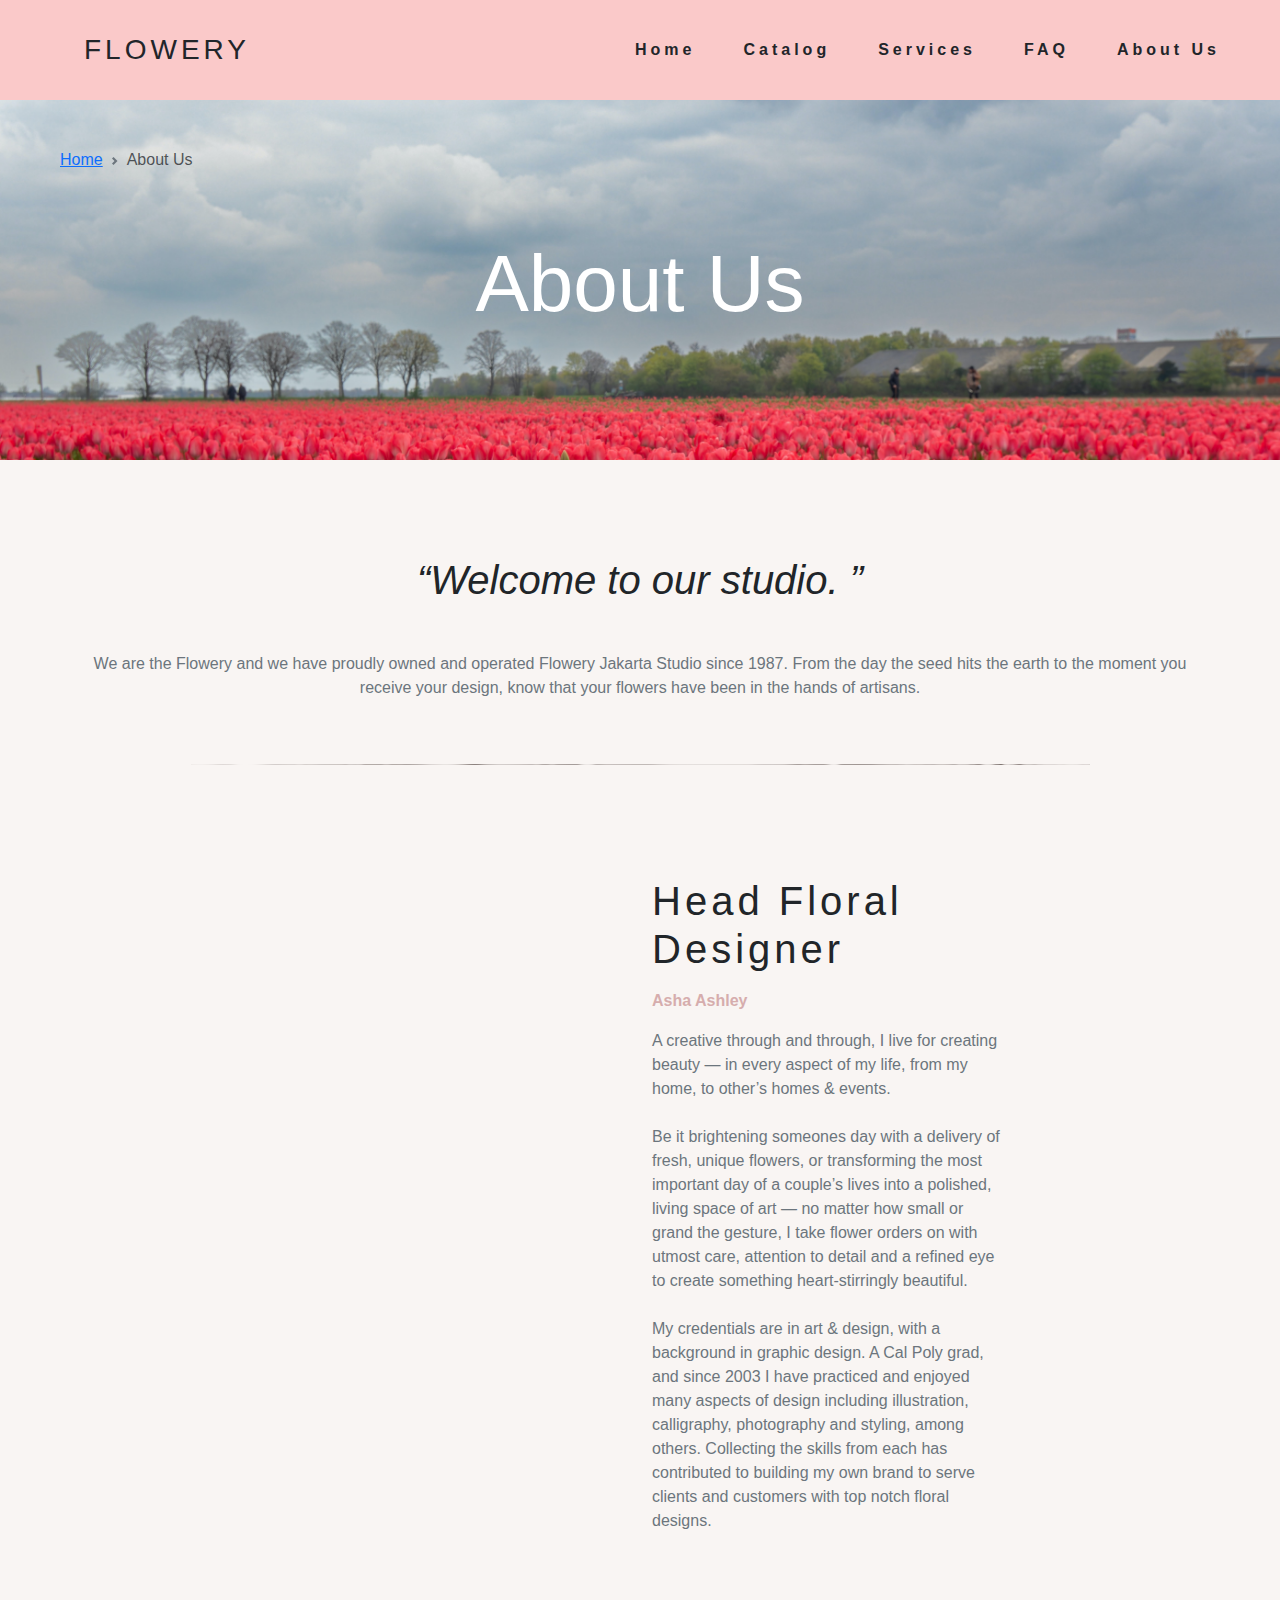
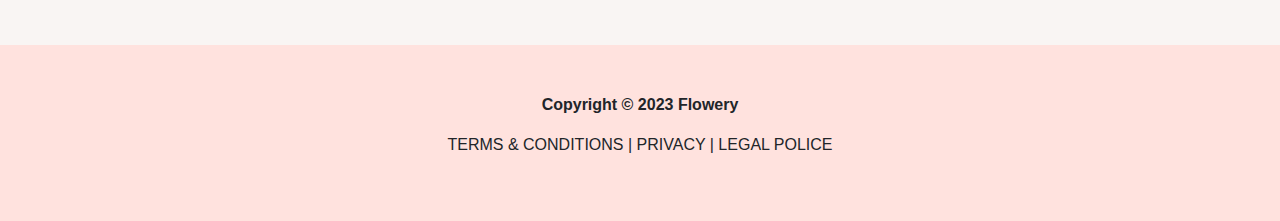
==== about.html @ 395a9b36 "ini website mi" ====
<!DOCTYPE html>
<html lang="en">
<head>
  <meta charset="UTF-8">
  <meta http-equiv="X-UA-Compatible" content="IE=edge">
  <meta name="viewport" content="width=device-width, initial-scale=1.0">
  <title>Flowery - About Us</title>
  <link href="https://fonts.cdnfonts.com/css/cerebri-sans" rel="stylesheet">
  <style>
    @import url('https://fonts.cdnfonts.com/css/cerebri-sans');
  </style>
  <link href="https://fonts.cdnfonts.com/css/royce" rel="stylesheet">
  <style>
    @import url('https://fonts.cdnfonts.com/css/royce');
  </style>
  <link href="https://fonts.cdnfonts.com/css/chentalle" rel="stylesheet">
  <style>
    @import url('https://fonts.cdnfonts.com/css/chentalle');
  </style>
  
  <!-- link css -->
  <link rel="stylesheet" href="about.css">
  <!-- link bootstrap -->
  <link rel="stylesheet" href="https://cdn.jsdelivr.net/npm/bootstrap@5.3.0-alpha3/dist/css/bootstrap.min.css">
  <script src="https://cdn.jsdelivr.net/npm/bootstrap@5.3.0-alpha3/dist/js/bootstrap.bundle.min.js"></script>
</head>
<body>
  <!-- navbar -->
  <nav class="navbar navbar-expand-lg navbar-ex fw-bolder p-4" style="background-color: #fac9c9;">
    <div class="container-fluid">
      <a class="navbar-brand text-dark fs-3 ps-5" href="#">FLOWERY</a>
      <button class="navbar-toggler" type="button" data-bs-toggle="collapse" data-bs-target="#navbarNavAltMarkup" aria-controls="navbarNavAltMarkup" aria-expanded="false" aria-label="Toggle navigation">
        <span class="navbar-toggler-icon"></span>
      </button>
      <div class="collapse navbar-collapse" id="navbarNavAltMarkup">
        <div class="navbar-nav ms-auto fs-6" style="letter-spacing: 4px;">
          <a class="nav-link active px-4 text-dark nav-underline" aria-current="page" href="index.html">Home</a>
          <a class="nav-link px-4 text-dark" href="catalog.html">Catalog</a>
          <a class="nav-link px-4 text-dark" href="services.html">Services</a>
          <a class="nav-link px-4 text-dark" href="faq.html">FAQ</a>
          <a class="nav-link px-4 text-dark" href="#">About Us</a>
        </div>
      </div>
    </div>
  </nav>
  <div class="container-fluid header">
    <nav class="bc"style="--bs-breadcrumb-divider: url(&#34;data:image/svg+xml,%3Csvg xmlns='http://www.w3.org/2000/svg' width='8' height='8'%3E%3Cpath d='M2.5 0L1 1.5 3.5 4 1 6.5 2.5 8l4-4-4-4z' fill='%236c757d'/%3E%3C/svg%3E&#34;);" aria-label="breadcrumb">
      <ol class="breadcrumb p-5">
        <li class="breadcrumb-item"><a href="index.html">Home</a></li>
        <li class="breadcrumb-item active" aria-current="page">About Us</li>
      </ol>
    </nav>
    <div class="display-1 py-auto text-center text-white" style="font-family: 'Chentalle', sans-serif;">About Us</div>
  </div>
  <div class="container-fluid content">
    <div class="container py-5 text-center">
      <div class="display-6 py-5 fst-italic text-center" style="font-family: 'Chentalle', sans-serif;">“Welcome to our studio. ”</div>
      <p class="text-secondary text-center">We are the Flowery and we have proudly owned and operated Flowery Jakarta Studio since 1987. From the day the seed hits the earth to the moment you receive your design, know that your flowers have been in the hands of artisans.</p>
      <img src="assets/sep.png" alt="" class="py-5 img-fluid mx-auto">
      <div class="row py-5">
        <div class="col-5 offset-1">
          <img src="assets/me.jpg" alt="" class="img-fluid w-75">
        </div>
        <div class="col-4 text-start">
          <div class="display-6 py-3" style="font-family: 'Chentalle', sans-serif; letter-spacing: 4px">Head Floral Designer</div>
          <p class="fw-bold" style="color:#d6adad">Asha Ashley</p>
          <p class="text-secondary">A creative through and through, I live for creating beauty — in every aspect of my life, from my home, to other’s homes & events. 
            <br><br>
            Be it brightening someones day with a delivery of fresh, unique flowers, or transforming the most important day of a couple’s lives into a polished, living space of art — no matter how small or grand the gesture, I take flower orders on with utmost care, attention to detail and a refined eye to create something heart-stirringly beautiful.
            <br><br>
            My credentials are in art & design, with a background in graphic design. A Cal Poly grad, and since 2003 I have practiced and enjoyed many aspects of design including illustration, calligraphy, photography and styling, among others. Collecting the skills from each has contributed to building my own brand to serve clients and customers with top notch floral designs.</p>
        </div>
      </div>
    </div>
  </div>
  <!-- footer -->
  <div class="container-fluid text-center" style="background-color: #ffe2de;">
    <div class="container py-5">
      <p class="fw-bold"> Copyright &copy; 2023 Flowery</p>
      <p>TERMS & CONDITIONS | PRIVACY | LEGAL POLICE</p>
    </div>
  </div>
</body>
</html>
---- about.css ----
* {
  margin: 0;
  padding: 0;
  font-family: 'Cerebri Sans', sans-serif;
}

.navbar-brand {
  font-family: 'Chentalle', sans-serif;
  letter-spacing: 4px;
  font-weight: normal;
}

.header {
  background-image: url('assets/about.jpg');
  height: 40vh;
  width: 100%;
  background-size: 100%;
  background-repeat: no-repeat;
  background-position-y:top;
}

.content {
  background-color: #F9F5F3;
}
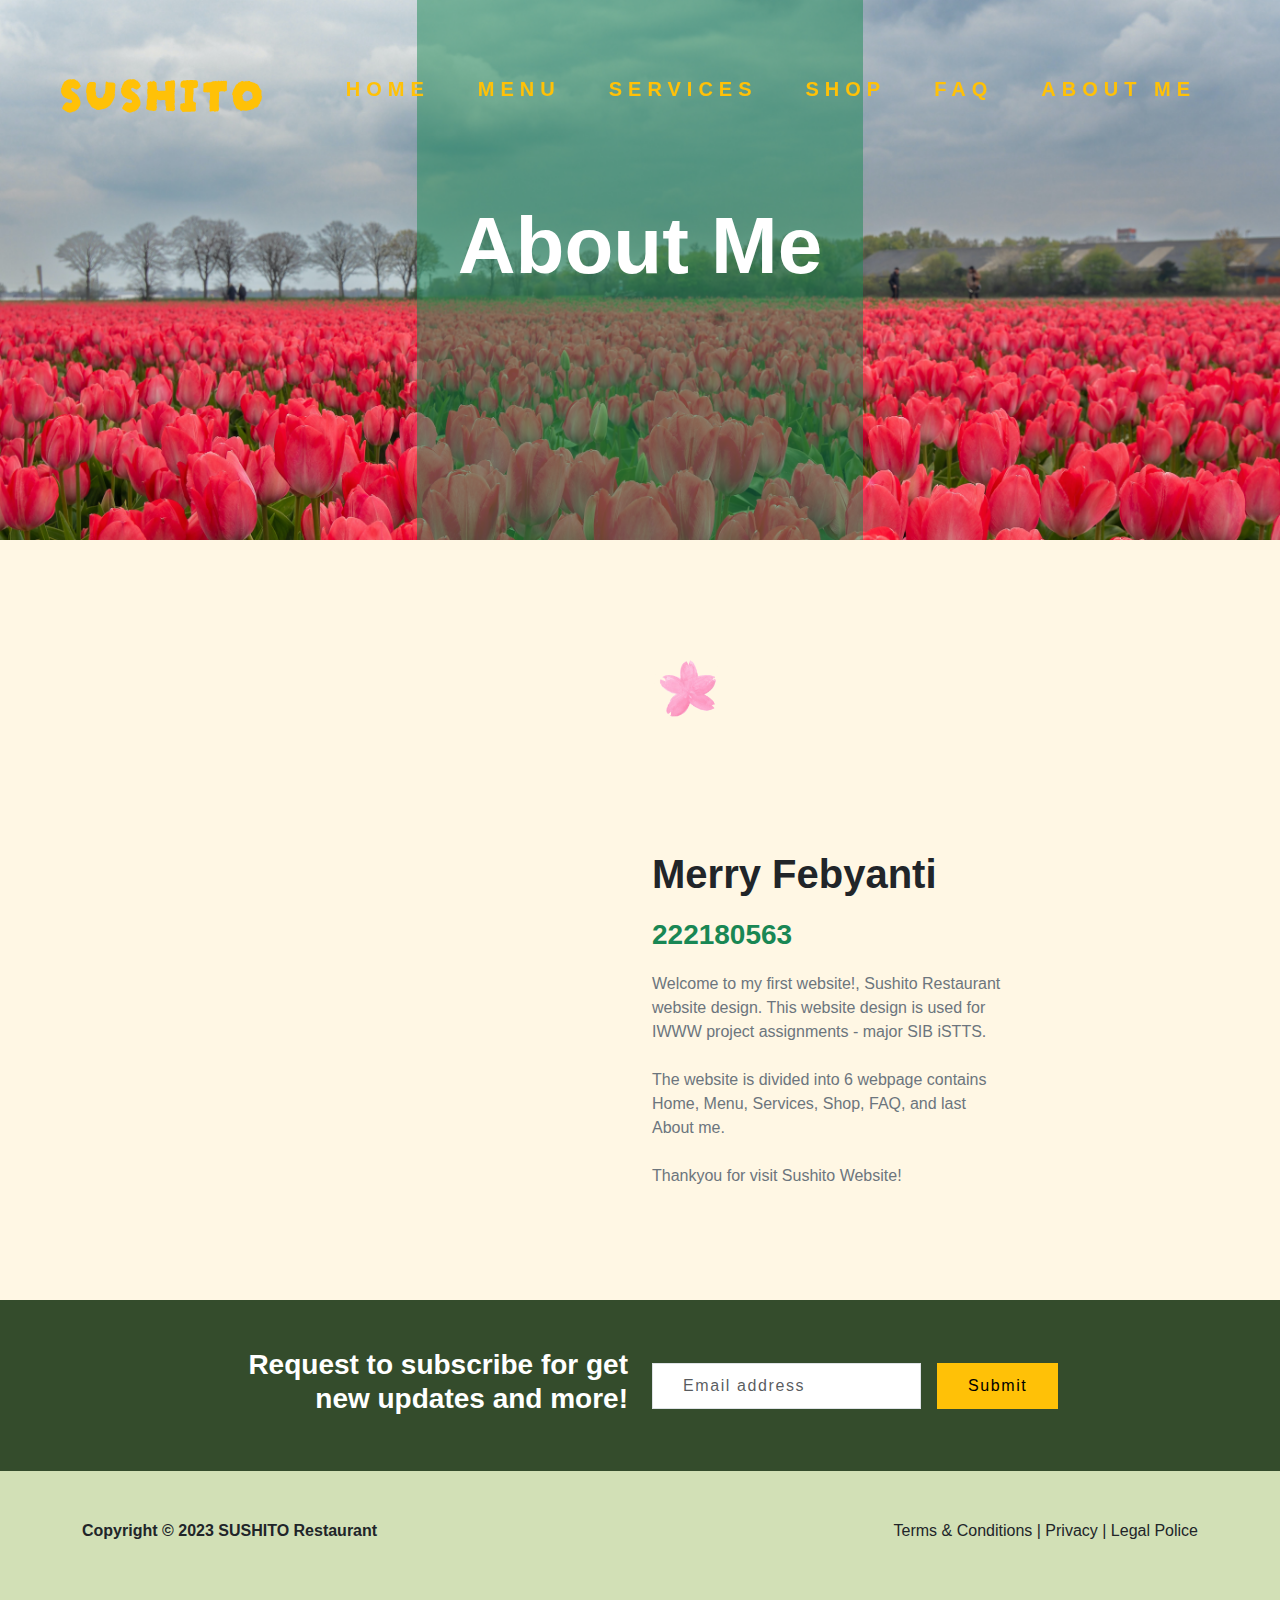
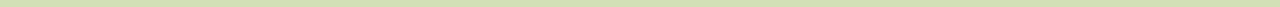
==== commit 7ca2688b: "IWWW Final Project" ====
--- a/about.html
+++ b/about.html
@@ -4,81 +4,130 @@
   <meta charset="UTF-8">
   <meta http-equiv="X-UA-Compatible" content="IE=edge">
   <meta name="viewport" content="width=device-width, initial-scale=1.0">
-  <title>Flowery - About Us</title>
+  <title>FAQ</title>
+  <!-- link font -->
+  <link rel="preconnect" href="https://fonts.googleapis.com">
+  <link rel="preconnect" href="https://fonts.gstatic.com" crossorigin>
+  <link href="https://fonts.googleapis.com/css2?family=Montserrat:ital,wght@0,100;0,200;0,300;0,400;0,500;0,600;0,700;0,800;1,100;1,200;1,300;1,400;1,500;1,600;1,700;1,800&display=swap" rel="stylesheet">
+  <style>
+    @import url('https://fonts.googleapis.com/css2?family=Montserrat:ital,wght@0,100;0,200;0,300;0,400;0,500;0,600;0,700;0,800;1,100;1,200;1,300;1,400;1,500;1,600;1,700;1,800&display=swap');
+  </style>
+  <link href="https://fonts.googleapis.com/css2?family=Darumadrop+One&family=Montserrat:ital,wght@0,100;0,200;0,300;0,400;0,500;0,600;0,700;0,800;1,100;1,200;1,300;1,400;1,500;1,600;1,700;1,800&display=swap" rel="stylesheet">
   <link href="https://fonts.cdnfonts.com/css/cerebri-sans" rel="stylesheet">
   <style>
     @import url('https://fonts.cdnfonts.com/css/cerebri-sans');
   </style>
-  <link href="https://fonts.cdnfonts.com/css/royce" rel="stylesheet">
+  <link href="https://fonts.cdnfonts.com/css/chavter" rel="stylesheet">
   <style>
-    @import url('https://fonts.cdnfonts.com/css/royce');
+    @import url('https://fonts.cdnfonts.com/css/chavter');
   </style>
-  <link href="https://fonts.cdnfonts.com/css/chentalle" rel="stylesheet">
+  <link href="https://fonts.cdnfonts.com/css/hakuna-sans" rel="stylesheet">
   <style>
-    @import url('https://fonts.cdnfonts.com/css/chentalle');
+    @import url('https://fonts.cdnfonts.com/css/hakuna-sans');
   </style>
-  
+  <link href="https://fonts.cdnfonts.com/css/dairing" rel="stylesheet">
+  <style>
+    @import url('https://fonts.cdnfonts.com/css/dairing');
+  </style>
   <!-- link css -->
-  <link rel="stylesheet" href="about.css">
+  <link rel="stylesheet" href="aboutstyles.css">
   <!-- link bootstrap -->
   <link rel="stylesheet" href="https://cdn.jsdelivr.net/npm/bootstrap@5.3.0-alpha3/dist/css/bootstrap.min.css">
   <script src="https://cdn.jsdelivr.net/npm/bootstrap@5.3.0-alpha3/dist/js/bootstrap.bundle.min.js"></script>
+  <!-- link cdn fontawesome -->
+  <link rel="stylesheet" href="https://cdnjs.cloudflare.com/ajax/libs/font-awesome/6.4.0/css/all.min.css" integrity="sha512-iecdLmaskl7CVkqkXNQ/ZH/XLlvWZOJyj7Yy7tcenmpD1ypASozpmT/E0iPtmFIB46ZmdtAc9eNBvH0H/ZpiBw==" crossorigin="anonymous" referrerpolicy="no-referrer"/>
 </head>
 <body>
-  <!-- navbar -->
-  <nav class="navbar navbar-expand-lg navbar-ex fw-bolder p-4" style="background-color: #fac9c9;">
+  <nav class="navbar navbar-expand-lg fixed-top p-5 fw-bold" style="background-color: #79111100;">
     <div class="container-fluid">
-      <a class="navbar-brand text-dark fs-3 ps-5" href="#">FLOWERY</a>
-      <button class="navbar-toggler" type="button" data-bs-toggle="collapse" data-bs-target="#navbarNavAltMarkup" aria-controls="navbarNavAltMarkup" aria-expanded="false" aria-label="Toggle navigation">
+      <a class="navbar-brand text-warning" style="font-family: 'Darumadrop One', cursive;letter-spacing: 3px;
+      font-weight: bolder; font-size: 3rem;" href="#">SUSHITO</a>
+      <button class="navbar-toggler bg-warning" type="button" data-bs-toggle="collapse" data-bs-target="#navbarNavAltMarkup" aria-controls="navbarNavAltMarkup" aria-expanded="false" aria-label="Toggle navigation">
         <span class="navbar-toggler-icon"></span>
       </button>
       <div class="collapse navbar-collapse" id="navbarNavAltMarkup">
-        <div class="navbar-nav ms-auto fs-6" style="letter-spacing: 4px;">
-          <a class="nav-link active px-4 text-dark nav-underline" aria-current="page" href="index.html">Home</a>
-          <a class="nav-link px-4 text-dark" href="catalog.html">Catalog</a>
-          <a class="nav-link px-4 text-dark" href="services.html">Services</a>
-          <a class="nav-link px-4 text-dark" href="faq.html">FAQ</a>
-          <a class="nav-link px-4 text-dark" href="#">About Us</a>
+        <div class="navbar-nav ms-auto fs-5 nav-sec " style="letter-spacing: 6px;">
+          <a class="nav-link active px-4 text-warning" aria-current="page" href="index.html">HOME</a>
+          <a class="nav-link px-4 text-warning" href="menu.html">MENU</a>
+          <a class="nav-link px-4 text-warning" href="services.html">SERVICES</a>
+          <a class="nav-link px-4 text-warning" href="shop.html">SHOP</a>
+          <a class="nav-link px-4 text-warning" href="faq.html">FAQ</a>
+          <a class="nav-link px-4 text-warning" href="#">ABOUT ME</a>
         </div>
       </div>
     </div>
   </nav>
-  <div class="container-fluid header">
-    <nav class="bc"style="--bs-breadcrumb-divider: url(&#34;data:image/svg+xml,%3Csvg xmlns='http://www.w3.org/2000/svg' width='8' height='8'%3E%3Cpath d='M2.5 0L1 1.5 3.5 4 1 6.5 2.5 8l4-4-4-4z' fill='%236c757d'/%3E%3C/svg%3E&#34;);" aria-label="breadcrumb">
-      <ol class="breadcrumb p-5">
-        <li class="breadcrumb-item"><a href="index.html">Home</a></li>
-        <li class="breadcrumb-item active" aria-current="page">About Us</li>
-      </ol>
-    </nav>
-    <div class="display-1 py-auto text-center text-white" style="font-family: 'Chentalle', sans-serif;">About Us</div>
+  <div class="container-fluid bg-img">
+    <div class="container d-flex align-items-center justify-content-center text-center h-100">
+      <div class="header-bg bg-success d-flex align-items-center justify-content-center h-100 bg-opacity-50">
+        <div class="txt-header">
+          <!-- <p class="text-white mb-5">Frequently asked questions</p> -->
+          <h1 class="mb-5 fw-bold display-1" style="color:white; filter: brightness(1);">About Me</h1>
+        </div>
+      </div>
+    </div>
   </div>
-  <div class="container-fluid content">
+  <div class="container-fluid section-quote">
     <div class="container py-5 text-center">
-      <div class="display-6 py-5 fst-italic text-center" style="font-family: 'Chentalle', sans-serif;">“Welcome to our studio. ”</div>
-      <p class="text-secondary text-center">We are the Flowery and we have proudly owned and operated Flowery Jakarta Studio since 1987. From the day the seed hits the earth to the moment you receive your design, know that your flowers have been in the hands of artisans.</p>
-      <img src="assets/sep.png" alt="" class="py-5 img-fluid mx-auto">
+      <div class="row py-5">
+        <div class="col-7 offset-3 text-center">
+          <img src="assets/sep2.png" class="img-fluid mx-auto img-sep-2 py-3" alt="">
+          <!-- <div class="fs-2 pt-5 my-5 fw-bold" style="font-family: 'Darumadrop One', cursive;">Have questions? We're here to help you</div> -->
+        </div>
+      </div>
       <div class="row py-5">
         <div class="col-5 offset-1">
           <img src="assets/me.jpg" alt="" class="img-fluid w-75">
         </div>
         <div class="col-4 text-start">
-          <div class="display-6 py-3" style="font-family: 'Chentalle', sans-serif; letter-spacing: 4px">Head Floral Designer</div>
-          <p class="fw-bold" style="color:#d6adad">Asha Ashley</p>
-          <p class="text-secondary">A creative through and through, I live for creating beauty — in every aspect of my life, from my home, to other’s homes & events. 
-            <br><br>
-            Be it brightening someones day with a delivery of fresh, unique flowers, or transforming the most important day of a couple’s lives into a polished, living space of art — no matter how small or grand the gesture, I take flower orders on with utmost care, attention to detail and a refined eye to create something heart-stirringly beautiful.
-            <br><br>
-            My credentials are in art & design, with a background in graphic design. A Cal Poly grad, and since 2003 I have practiced and enjoyed many aspects of design including illustration, calligraphy, photography and styling, among others. Collecting the skills from each has contributed to building my own brand to serve clients and customers with top notch floral designs.</p>
+          <div class="display-6 py-3 fw-bold">Merry Febyanti</div>
+          <p class="fw-bold fs-3 text-success">222180563</p>
+          <p class="text-secondary">Welcome to my first website!, Sushito Restaurant website design. This website design is used for IWWW project assignments - major SIB iSTTS.
+          <br> <br>
+          The website is divided into 6 webpage contains Home, Menu, Services, Shop, FAQ, and last About me.
+          <br> <br>
+          Thankyou for visit Sushito Website!
         </div>
       </div>
     </div>
   </div>
-  <!-- footer -->
-  <div class="container-fluid text-center" style="background-color: #ffe2de;">
+  
+  <div class="container-fluid section-subs text-white">
     <div class="container py-5">
-      <p class="fw-bold"> Copyright &copy; 2023 Flowery</p>
-      <p>TERMS & CONDITIONS | PRIVACY | LEGAL POLICE</p>
+      <div class="row">
+        <div class="col-6 text-end">
+          <h3 class="fw-bold">Request to subscribe for get
+            <br>
+            new updates and more!</h3>
+        </div>
+        <div class="col-6 text-center d-flex align-items-center">
+          <form class="row row-cols-lg-auto g-3 align-items-center">
+            <div class="col-12">
+              <label class="visually-hidden" for="inlineFormInputGroupUsername">Username</label>
+              <div class="input-group">
+                <input type="text" class="form-control" id="inlineFormInputGroupUsername" placeholder="Email address" style="box-sizing: border-box;
+                border-radius: 0px;
+                padding: 10px 30px;
+                letter-spacing: 0.1rem;">
+              </div>
+            </div> 
+            <div class="col-12">
+              <button type="submit" class="btn btn-warning" style="box-sizing: border-box;
+              border-radius: 0px;
+              padding: 10px 30px;
+              letter-spacing: 0.1rem;">Submit</button>
+            </div>
+          </form>
+        </div>
+      </div>
     </div>
   </div>
+  <footer>
+    <div class="container py-5 d-flex justify-content-between">
+      <p class="fw-bold"> Copyright &copy; 2023 SUSHITO Restaurant</p>
+      <p>Terms & Conditions | Privacy | Legal Police</p>
+    </div>
+  </footer>
+  <!-- link js -->
 </body>
 </html>--- a/aboutstyles.css
+++ b/aboutstyles.css
@@ -0,0 +1,58 @@
+*{
+  padding: 0;
+  margin: 0;
+  font-family: 'Cerebri Sans', sans-serif;
+}
+
+
+
+.bg-img {
+  background-image: url('assets/about.jpg');
+  /* filter: brightness(0.7); */
+  width: 100vw;
+  height: 60vh;
+  background-size: cover;
+  background-position-y: top;
+}
+
+.txt-header {
+  width:100%;
+}
+
+.img-sep {
+  width: 100px;
+  height: 100px;
+}
+
+.img-sep-2 {
+  width: 70px;
+  height: 70px;
+}
+
+.section-quote {
+  background-color: #fff7e4;
+}
+
+.section-subs {
+  background-color: #344c2c;
+}
+
+footer {
+  background-color: #d2e0b6;
+}
+
+.header-bg {
+  width: 40%;
+}
+
+.form-faq {
+  padding: 50px;
+  background-color: #d2e0b6;
+  border-radius: 15px;
+  box-shadow: rgba(60, 112, 17, 0.158) 0px 4px 12px;
+}
+
+.title-cont {
+  font-family: 'Hakuna Sans', sans-serif;
+  letter-spacing: 0.2rem;
+}
